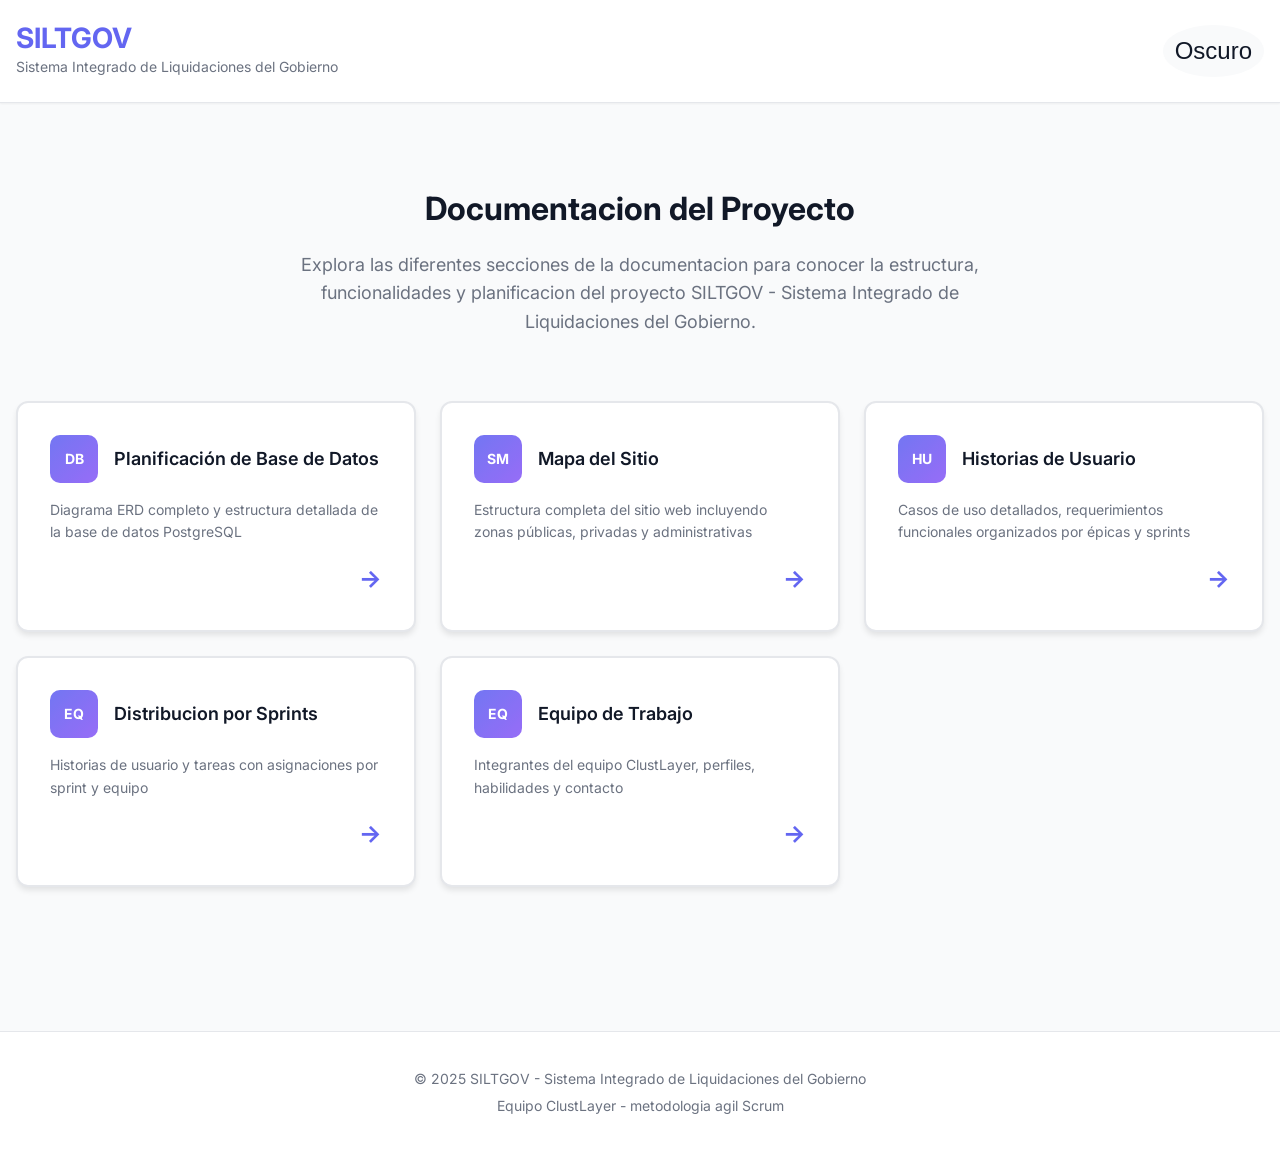
==== index.html @ 2761a00c "feat: complete SILTGOV data, views, and team pages - Fill data.js with 37 SILTGOV user stories (S1-S" ====
<!DOCTYPE html>
<html lang="es">
  <head>
    <meta charset="UTF-8" />
    <meta name="viewport" content="width=device-width, initial-scale=1.0" />
    <meta
      name="description"
      content="SILTGOV - Sistema Integrado de Liquidaciones del Gobierno. Documentacion del proyecto."
    />
    <title>SILTGOV - Sistema Integrado de Liquidaciones</title>
    <link rel="stylesheet" href="styles/user_stories.css" />
    <link rel="stylesheet" href="styles/index.css" />
    <link rel="preconnect" href="https://fonts.googleapis.com" />
    <link rel="preconnect" href="https://fonts.gstatic.com" crossorigin />
    <link
      href="https://fonts.googleapis.com/css2?family=Inter:wght@300;400;500;600;700&display=swap"
      rel="stylesheet"
    />
  </head>
  <body>
    <header class="header">
      <div class="container">
        <div class="header-content">
          <div class="logo-section">
            <div class="logo-text">
              <h1 class="logo-title">SILTGOV</h1>
              <p class="logo-subtitle">Sistema Integrado de Liquidaciones del Gobierno</p>
            </div>
          </div>
          <button
            id="theme-toggle"
            class="theme-toggle"
            aria-label="Cambiar tema"
          >
            <span class="theme-icon">Oscuro</span>
          </button>
        </div>
      </div>
    </header>

    <main class="main">
      <div class="container">
        <section class="welcome-section">
          <h2 class="welcome-title">Documentacion del Proyecto</h2>
          <p class="welcome-description">
            Explora las diferentes secciones de la documentacion para conocer la
            estructura, funcionalidades y planificacion del proyecto SILTGOV -
            Sistema Integrado de Liquidaciones del Gobierno.
          </p>
        </section>

        <section class="navigation-grid">
          <a href="views/databse_plan.html" class="nav-card">
            <div class="nav-card-header">
              <div class="nav-card-icon nav-icon-database"></div>
              <h3 class="nav-card-title">Planificación de Base de Datos</h3>
            </div>
            <p class="nav-card-description">
              Diagrama ERD completo y estructura detallada de la base de datos
              PostgreSQL
            </p>
            <span class="nav-card-arrow">→</span>
          </a>

          <a href="views/site_map.html" class="nav-card">
            <div class="nav-card-header">
              <div class="nav-card-icon nav-icon-sitemap"></div>
              <h3 class="nav-card-title">Mapa del Sitio</h3>
            </div>
            <p class="nav-card-description">
              Estructura completa del sitio web incluyendo zonas públicas,
              privadas y administrativas
            </p>
            <span class="nav-card-arrow">→</span>
          </a>

          <a href="views/user_stories.html" class="nav-card">
            <div class="nav-card-header">
              <div class="nav-card-icon nav-icon-stories"></div>
              <h3 class="nav-card-title">Historias de Usuario</h3>
            </div>
            <p class="nav-card-description">
              Casos de uso detallados, requerimientos funcionales organizados
              por épicas y sprints
            </p>
            <span class="nav-card-arrow">→</span>
          </a>

          <a href="views/team_distribution.html" class="nav-card">
            <div class="nav-card-header">
              <div class="nav-card-icon nav-icon-team"></div>
              <h3 class="nav-card-title">Distribucion por Sprints</h3>
            </div>
            <p class="nav-card-description">
              Historias de usuario y tareas con asignaciones por sprint y equipo
            </p>
            <span class="nav-card-arrow">&#8594;</span>
          </a>

          <a href="views/team_members.html" class="nav-card">
            <div class="nav-card-header">
              <div class="nav-card-icon nav-icon-team"></div>
              <h3 class="nav-card-title">Equipo de Trabajo</h3>
            </div>
            <p class="nav-card-description">
              Integrantes del equipo ClustLayer, perfiles, habilidades y contacto
            </p>
            <span class="nav-card-arrow">&#8594;</span>
          </a>
        </section>
      </div>
    </main>

    <footer class="footer">
      <div class="container">
        <p>&copy; 2025 SILTGOV - Sistema Integrado de Liquidaciones del Gobierno</p>
        <p>Equipo ClustLayer - metodologia agil Scrum</p>
      </div>
    </footer>

    <script src="scripts/index.js"></script>
  </body>
</html>
---- styles/user_stories.css ----
/* ==================== Variables CSS ==================== */
:root {
  --primary-color: #6366f1;
  --primary-hover: #4f46e5;
  --secondary-color: #8b5cf6;
  --accent-color: #f59e0b;
  --success-color: #10b981;
  --warning-color: #f59e0b;
  --danger-color: #ef4444;

  --bg-primary: #ffffff;
  --bg-secondary: #f9fafb;
  --bg-tertiary: #f3f4f6;
  --background-primary: #ffffff;
  --background-secondary: #f9fafb;
  --text-primary: #111827;
  --text-secondary: #6b7280;
  --text-tertiary: #9ca3af;
  --border-color: #e5e7eb;
  --shadow-sm: 0 1px 2px 0 rgba(0, 0, 0, 0.05);
  --shadow-md: 0 4px 6px -1px rgba(0, 0, 0, 0.1);
  --shadow-lg: 0 10px 15px -3px rgba(0, 0, 0, 0.1);
  --shadow-xl: 0 20px 25px -5px rgba(0, 0, 0, 0.1);

  --font-family: "Inter", -apple-system, BlinkMacSystemFont, "Segoe UI",
    sans-serif;
  --transition: all 0.3s cubic-bezier(0.4, 0, 0.2, 1);
}

/* Dark mode */
[data-theme="dark"] {
  --bg-primary: #111827;
  --bg-secondary: #1f2937;
  --bg-tertiary: #374151;
  --background-primary: #111827;
  --background-secondary: #1f2937;
  --text-primary: #f9fafb;
  --text-secondary: #d1d5db;
  --text-tertiary: #9ca3af;
  --border-color: #374151;
  --shadow-sm: 0 1px 2px 0 rgba(0, 0, 0, 0.3);
  --shadow-md: 0 4px 6px -1px rgba(0, 0, 0, 0.4);
  --shadow-lg: 0 10px 15px -3px rgba(0, 0, 0, 0.5);
  --shadow-xl: 0 20px 25px -5px rgba(0, 0, 0, 0.6);
}

/* ==================== Reset & Base ==================== */
*,
*::before,
*::after {
  box-sizing: border-box;
  margin: 0;
  padding: 0;
}

html {
  scroll-behavior: smooth;
}

body {
  font-family: var(--font-family);
  background-color: var(--bg-secondary);
  color: var(--text-primary);
  line-height: 1.6;
  transition: var(--transition);
  min-height: 100vh;
  display: flex;
  flex-direction: column;
}

.sr-only {
  position: absolute;
  width: 1px;
  height: 1px;
  padding: 0;
  margin: -1px;
  overflow: hidden;
  clip: rect(0, 0, 0, 0);
  white-space: nowrap;
  border-width: 0;
}

.container {
  width: 100%;
  max-width: 1280px;
  margin: 0 auto;
  padding: 0 1rem;
}

/* ==================== Header ==================== */
.header {
  background-color: var(--bg-primary);
  border-bottom: 1px solid var(--border-color);
  box-shadow: var(--shadow-sm);
  position: sticky;
  top: 0;
  z-index: 1000;
}

.header-content {
  display: flex;
  align-items: center;
  justify-content: space-between;
  gap: 1rem;
  padding: 1rem 0;
}

.logo {
  display: flex;
  align-items: center;
  gap: 0.5rem;
  font-size: 1.5rem;
  font-weight: 700;
  color: var(--primary-color);
}

.logo-icon {
  font-size: 2rem;
}

.project-selector {
  flex: 1;
  max-width: 300px;
}

.project-info {
  flex: 1;
  max-width: 300px;
  display: flex;
  align-items: center;
  justify-content: center;
}

.project-name {
  padding: 0.5rem 1rem;
  font-size: 1rem;
  font-weight: 600;
  color: var(--text-primary);
  background-color: var(--bg-secondary);
  border-radius: 8px;
  border: 2px solid var(--border-color);
}

.project-select {
  width: 100%;
  padding: 0.5rem 1rem;
  font-size: 1rem;
  border: 2px solid var(--border-color);
  border-radius: 8px;
  background-color: var(--bg-secondary);
  color: var(--text-primary);
  cursor: pointer;
  transition: var(--transition);
}

.project-select:hover {
  border-color: var(--primary-color);
}

.project-select:focus {
  outline: none;
  border-color: var(--primary-color);
  box-shadow: 0 0 0 3px rgba(99, 102, 241, 0.1);
}

.theme-toggle {
  padding: 0.75rem;
  border: none;
  border-radius: 50%;
  background-color: var(--bg-secondary);
  color: var(--text-primary);
  font-size: 1.5rem;
  cursor: pointer;
  transition: var(--transition);
}

.theme-toggle:hover {
  background-color: var(--bg-tertiary);
  transform: scale(1.1);
}

.back-button {
  padding: 0.75rem 1rem;
  border: none;
  border-radius: 8px;
  background-color: var(--bg-secondary);
  color: var(--text-primary);
  font-size: 0.875rem;
  font-weight: 600;
  cursor: pointer;
  transition: var(--transition);
  text-decoration: none;
  display: inline-flex;
  align-items: center;
  gap: 0.5rem;
}

.back-button:hover {
  background-color: var(--bg-tertiary);
  transform: translateX(-2px);
}

/* ==================== Main Content ==================== */
.main {
  flex: 1;
  padding: 2rem 0;
}

.controls {
  background-color: var(--bg-primary);
  border-radius: 12px;
  padding: 1.5rem;
  margin-bottom: 2rem;
  box-shadow: var(--shadow-md);
  display: flex;
  flex-direction: column;
  gap: 1rem;
}

.search-box {
  flex: 1;
}

.search-input {
  width: 100%;
  padding: 0.75rem 1rem;
  font-size: 1rem;
  border: 2px solid var(--border-color);
  border-radius: 8px;
  background-color: var(--bg-secondary);
  color: var(--text-primary);
  transition: var(--transition);
}

.search-input:focus {
  outline: none;
  border-color: var(--primary-color);
  box-shadow: 0 0 0 3px rgba(99, 102, 241, 0.1);
}

.filter-group {
  display: flex;
  align-items: center;
  gap: 0.5rem;
}

.filter-label {
  font-weight: 600;
  color: var(--text-secondary);
}

.epic-filter {
  padding: 0.5rem 1rem;
  font-size: 1rem;
  border: 2px solid var(--border-color);
  border-radius: 8px;
  background-color: var(--bg-secondary);
  color: var(--text-primary);
  cursor: pointer;
  transition: var(--transition);
}

.epic-filter:hover {
  border-color: var(--primary-color);
}

.stats {
  display: flex;
  gap: 1.5rem;
  padding: 0.5rem 0;
  font-size: 0.875rem;
  color: var(--text-secondary);
}

.stat-item strong {
  color: var(--primary-color);
  font-size: 1.25rem;
}

/* ==================== Stories Grid ==================== */
.stories-grid {
  display: grid;
  grid-template-columns: repeat(auto-fill, minmax(350px, 1fr));
  gap: 1.5rem;
}

.story-card {
  background-color: var(--bg-primary);
  border: 1px solid var(--border-color);
  border-radius: 12px;
  padding: 1.5rem;
  transition: var(--transition);
  cursor: pointer;
  box-shadow: var(--shadow-sm);
}

.story-card:hover {
  box-shadow: var(--shadow-lg);
  transform: translateY(-4px);
  border-color: var(--primary-color);
}

.story-header {
  display: flex;
  align-items: center;
  justify-content: space-between;
  margin-bottom: 1rem;
}

.story-code {
  display: inline-block;
  padding: 0.25rem 0.75rem;
  background-color: var(--primary-color);
  color: white;
  font-size: 0.75rem;
  font-weight: 700;
  border-radius: 999px;
}

.story-epic {
  display: inline-block;
  padding: 0.25rem 0.75rem;
  background-color: var(--bg-tertiary);
  color: var(--text-secondary);
  font-size: 0.75rem;
  font-weight: 600;
  border-radius: 999px;
}

.story-title {
  font-size: 1.25rem;
  font-weight: 700;
  color: var(--text-primary);
  margin-bottom: 0.75rem;
  line-height: 1.4;
}

.story-description {
  color: var(--text-secondary);
  font-size: 0.875rem;
  line-height: 1.6;
  margin-bottom: 1rem;
  display: -webkit-box;
  -webkit-line-clamp: 3;
  -webkit-box-orient: vertical;
  overflow: hidden;
}

.story-footer {
  display: flex;
  align-items: center;
  gap: 1rem;
  padding-top: 1rem;
  border-top: 1px solid var(--border-color);
}

.badge {
  display: flex;
  align-items: center;
  gap: 0.25rem;
  font-size: 0.75rem;
  color: var(--text-tertiary);
}

.badge-icon {
  font-size: 1rem;
}

/* ==================== Loading & Empty States ==================== */
.loading {
  display: flex;
  flex-direction: column;
  align-items: center;
  justify-content: center;
  padding: 4rem 2rem;
  color: var(--text-secondary);
}

.spinner {
  width: 48px;
  height: 48px;
  border: 4px solid var(--border-color);
  border-top-color: var(--primary-color);
  border-radius: 50%;
  animation: spin 1s linear infinite;
  margin-bottom: 1rem;
}

@keyframes spin {
  to {
    transform: rotate(360deg);
  }
}

.empty-state,
.error-state {
  text-align: center;
  padding: 4rem 2rem;
  color: var(--text-secondary);
}

.empty-icon,
.error-icon {
  font-size: 4rem;
  margin-bottom: 1rem;
  display: block;
}

.empty-state h2,
.error-state h2 {
  font-size: 1.5rem;
  color: var(--text-primary);
  margin-bottom: 0.5rem;
}

.retry-button {
  margin-top: 1rem;
  padding: 0.75rem 1.5rem;
  background-color: var(--primary-color);
  color: white;
  border: none;
  border-radius: 8px;
  font-weight: 600;
  cursor: pointer;
  transition: var(--transition);
}

.retry-button:hover {
  background-color: var(--primary-hover);
}

/* ==================== Modal ==================== */
.modal {
  position: fixed;
  top: 0;
  left: 0;
  right: 0;
  bottom: 0;
  z-index: 9999;
  display: none;
  align-items: center;
  justify-content: center;
  padding: 1rem;
}

.modal:not([hidden]) {
  display: flex;
}

.modal-overlay {
  position: absolute;
  top: 0;
  left: 0;
  right: 0;
  bottom: 0;
  background-color: rgba(0, 0, 0, 0.7);
  backdrop-filter: blur(4px);
}

.modal-content {
  position: relative;
  background-color: var(--bg-primary);
  border-radius: 12px;
  box-shadow: var(--shadow-xl);
  max-width: 800px;
  max-height: 90vh;
  overflow-y: auto;
  z-index: 10000;
  animation: modalSlideIn 0.3s ease-out;
}

@keyframes modalSlideIn {
  from {
    opacity: 0;
    transform: translateY(-20px);
  }
  to {
    opacity: 1;
    transform: translateY(0);
  }
}

.modal-header {
  display: flex;
  align-items: center;
  justify-content: space-between;
  padding: 1.5rem;
  border-bottom: 1px solid var(--border-color);
}

.modal-title {
  font-size: 1.5rem;
  font-weight: 700;
  color: var(--text-primary);
}

.modal-close {
  width: 40px;
  height: 40px;
  border: none;
  border-radius: 50%;
  background-color: var(--bg-secondary);
  color: var(--text-primary);
  font-size: 2rem;
  line-height: 1;
  cursor: pointer;
  transition: var(--transition);
}

.modal-close:hover {
  background-color: var(--bg-tertiary);
}

.modal-body {
  padding: 1.5rem;
}

.modal-section {
  margin-bottom: 2rem;
}

.modal-section:last-child {
  margin-bottom: 0;
}

.modal-section-title {
  font-size: 1.125rem;
  font-weight: 600;
  color: var(--text-primary);
  margin-bottom: 0.75rem;
  display: flex;
  align-items: center;
  gap: 0.5rem;
}

.modal-section-title::before {
  content: "";
  width: 4px;
  height: 1.125rem;
  background-color: var(--primary-color);
  border-radius: 999px;
}

.modal-list {
  list-style: none;
  padding: 0;
}

.modal-list li {
  padding: 0.75rem 0;
  padding-left: 1.5rem;
  border-bottom: 1px solid var(--border-color);
  position: relative;
  color: var(--text-secondary);
}

.modal-list li:last-child {
  border-bottom: none;
}

.modal-list li::before {
  content: "✓";
  position: absolute;
  left: 0;
  color: var(--success-color);
  font-weight: bold;
}

/* ==================== Footer ==================== */
.footer {
  background-color: var(--bg-primary);
  border-top: 1px solid var(--border-color);
  padding: 2rem 0;
  margin-top: 4rem;
  text-align: center;
  color: var(--text-secondary);
  font-size: 0.875rem;
}

.footer p {
  margin: 0.25rem 0;
}

/* ==================== Responsive ==================== */
@media (max-width: 768px) {
  .header-content {
    flex-wrap: wrap;
  }

  .logo {
    flex: 1 0 100%;
    justify-content: center;
    margin-bottom: 0.5rem;
  }

  .project-selector {
    max-width: none;
  }

  .controls {
    padding: 1rem;
  }

  .stories-grid {
    grid-template-columns: 1fr;
    gap: 1rem;
  }

  .stats {
    flex-direction: column;
    gap: 0.5rem;
  }

  .modal-content {
    max-width: 100%;
    margin: 0;
    border-radius: 0;
  }
}

@media (max-width: 480px) {
  .story-card {
    padding: 1rem;
  }

  .modal-body {
    padding: 1rem;
  }
}
---- styles/index.css ----
/* ==================== Estilos específicos para Index ==================== */

/* Header personalizado para index */
.header {
  background-color: var(--bg-primary);
  border-bottom: 1px solid var(--border-color);
  box-shadow: var(--shadow-sm);
  position: sticky;
  top: 0;
  z-index: 1000;
}

.header .header-content {
  display: flex;
  align-items: center;
  justify-content: space-between;
  padding: 1.5rem 0;
}

.logo-section {
  display: flex;
  align-items: center;
  gap: 1rem;
}

.logo-img {
  width: 60px;
  height: 60px;
  object-fit: contain;
}

.logo-text {
  display: flex;
  flex-direction: column;
  gap: 0.25rem;
}

.logo-title {
  font-size: 1.75rem;
  font-weight: 700;
  color: var(--primary-color);
  margin: 0;
  line-height: 1;
}

.logo-subtitle {
  font-size: 0.875rem;
  color: var(--text-secondary);
  margin: 0;
}

/* Welcome Section */
.welcome-section {
  text-align: center;
  padding: 3rem 0 2rem;
}

.welcome-title {
  font-size: 2rem;
  font-weight: 700;
  color: var(--text-primary);
  margin: 0 0 1rem 0;
}

.welcome-description {
  font-size: 1.125rem;
  color: var(--text-secondary);
  line-height: 1.6;
  max-width: 700px;
  margin: 0 auto;
}

/* Navigation Grid */
.navigation-grid {
  display: grid;
  grid-template-columns: repeat(auto-fit, minmax(300px, 1fr));
  gap: 1.5rem;
  margin-top: 2rem;
  padding-bottom: 3rem;
}

.nav-card {
  background-color: var(--bg-primary);
  border: 2px solid var(--border-color);
  border-radius: 12px;
  padding: 2rem;
  text-decoration: none;
  color: inherit;
  transition: var(--transition);
  display: flex;
  flex-direction: column;
  gap: 1rem;
  position: relative;
  overflow: hidden;
  box-shadow: var(--shadow-md);
}

.nav-card::before {
  content: "";
  position: absolute;
  top: 0;
  left: 0;
  right: 0;
  height: 4px;
  background: linear-gradient(
    90deg,
    var(--primary-color),
    var(--secondary-color)
  );
  transform: scaleX(0);
  transform-origin: left;
  transition: transform 0.3s ease;
}

.nav-card:hover::before {
  transform: scaleX(1);
}

.nav-card:hover {
  border-color: var(--primary-color);
  transform: translateY(-4px);
  box-shadow: var(--shadow-xl);
}

.nav-card-header {
  display: flex;
  align-items: center;
  gap: 1rem;
}

.nav-card-icon {
  width: 48px;
  height: 48px;
  border-radius: 10px;
  display: flex;
  align-items: center;
  justify-content: center;
  flex-shrink: 0;
  background: linear-gradient(
    135deg,
    var(--primary-color),
    var(--secondary-color)
  );
  position: relative;
  overflow: hidden;
}

.nav-card-icon::before {
  content: "";
  position: absolute;
  width: 100%;
  height: 100%;
  background: rgba(255, 255, 255, 0.1);
}

/* Iconos específicos usando pseudo-elementos */
.nav-icon-database::after {
  content: "DB";
  color: white;
  font-weight: 700;
  font-size: 0.875rem;
}

.nav-icon-sitemap::after {
  content: "SM";
  color: white;
  font-weight: 700;
  font-size: 0.875rem;
}

.nav-icon-stories::after {
  content: "HU";
  color: white;
  font-weight: 700;
  font-size: 0.875rem;
}

.nav-icon-team::after {
  content: "EQ";
  color: white;
  font-weight: 700;
  font-size: 0.875rem;
}

.nav-card-title {
  font-size: 1.125rem;
  font-weight: 600;
  color: var(--text-primary);
  margin: 0;
  line-height: 1.3;
}

.nav-card-description {
  font-size: 0.875rem;
  color: var(--text-secondary);
  line-height: 1.6;
  margin: 0;
  flex: 1;
}

.nav-card-arrow {
  align-self: flex-end;
  font-size: 1.5rem;
  color: var(--primary-color);
  font-weight: 700;
  transition: var(--transition);
}

.nav-card:hover .nav-card-arrow {
  transform: translateX(4px);
}

/* Responsive */
@media (max-width: 768px) {
  .welcome-section {
    padding: 2rem 0 1.5rem;
  }

  .welcome-title {
    font-size: 1.5rem;
  }

  .welcome-description {
    font-size: 1rem;
  }

  .navigation-grid {
    grid-template-columns: 1fr;
    gap: 1rem;
  }

  .nav-card {
    padding: 1.5rem;
  }

  .logo-section {
    gap: 0.75rem;
  }

  .logo-img {
    width: 48px;
    height: 48px;
  }

  .logo-title {
    font-size: 1.5rem;
  }

  .logo-subtitle {
    font-size: 0.75rem;
  }
}

@media (max-width: 480px) {
  .header .header-content {
    padding: 1rem 0;
  }

  .logo-img {
    width: 40px;
    height: 40px;
  }

  .logo-title {
    font-size: 1.25rem;
  }

  .nav-card-icon {
    width: 40px;
    height: 40px;
  }

  .nav-card-title {
    font-size: 1rem;
  }
}
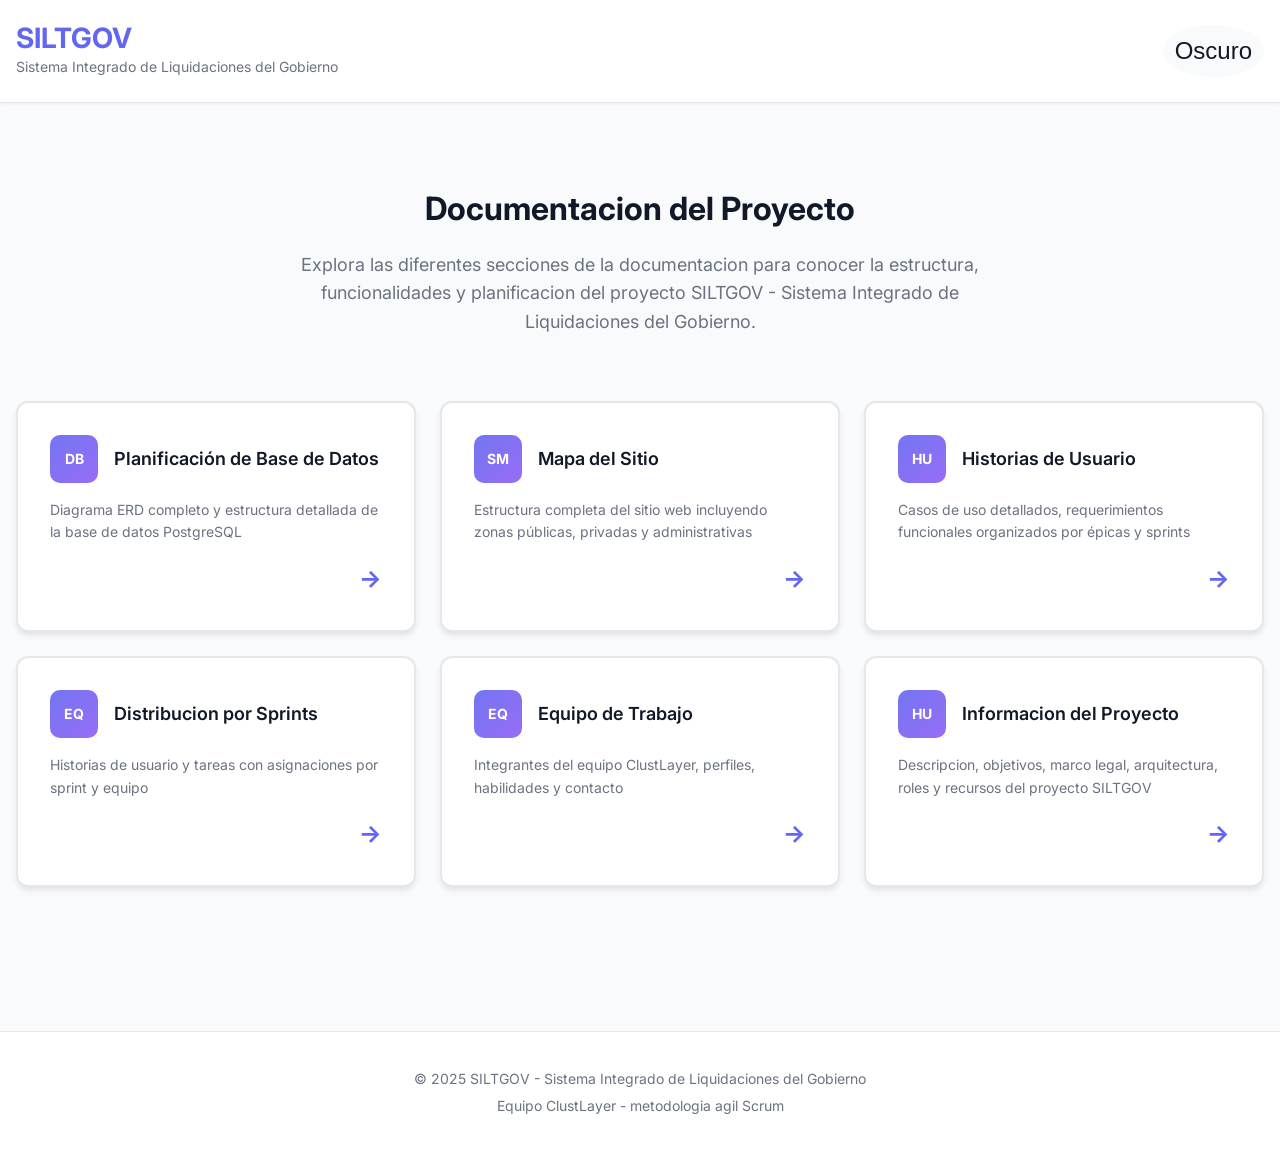
==== commit 98e1a131: "feat: add project info page with objectives carousel, legal framework, architecture diagram, roles, " ====
--- a/index.html
+++ b/index.html
@@ -107,6 +107,17 @@
             </p>
             <span class="nav-card-arrow">&#8594;</span>
           </a>
+
+          <a href="views/project.html" class="nav-card">
+            <div class="nav-card-header">
+              <div class="nav-card-icon nav-icon-stories"></div>
+              <h3 class="nav-card-title">Informacion del Proyecto</h3>
+            </div>
+            <p class="nav-card-description">
+              Descripcion, objetivos, marco legal, arquitectura, roles y recursos del proyecto SILTGOV
+            </p>
+            <span class="nav-card-arrow">&#8594;</span>
+          </a>
         </section>
       </div>
     </main>
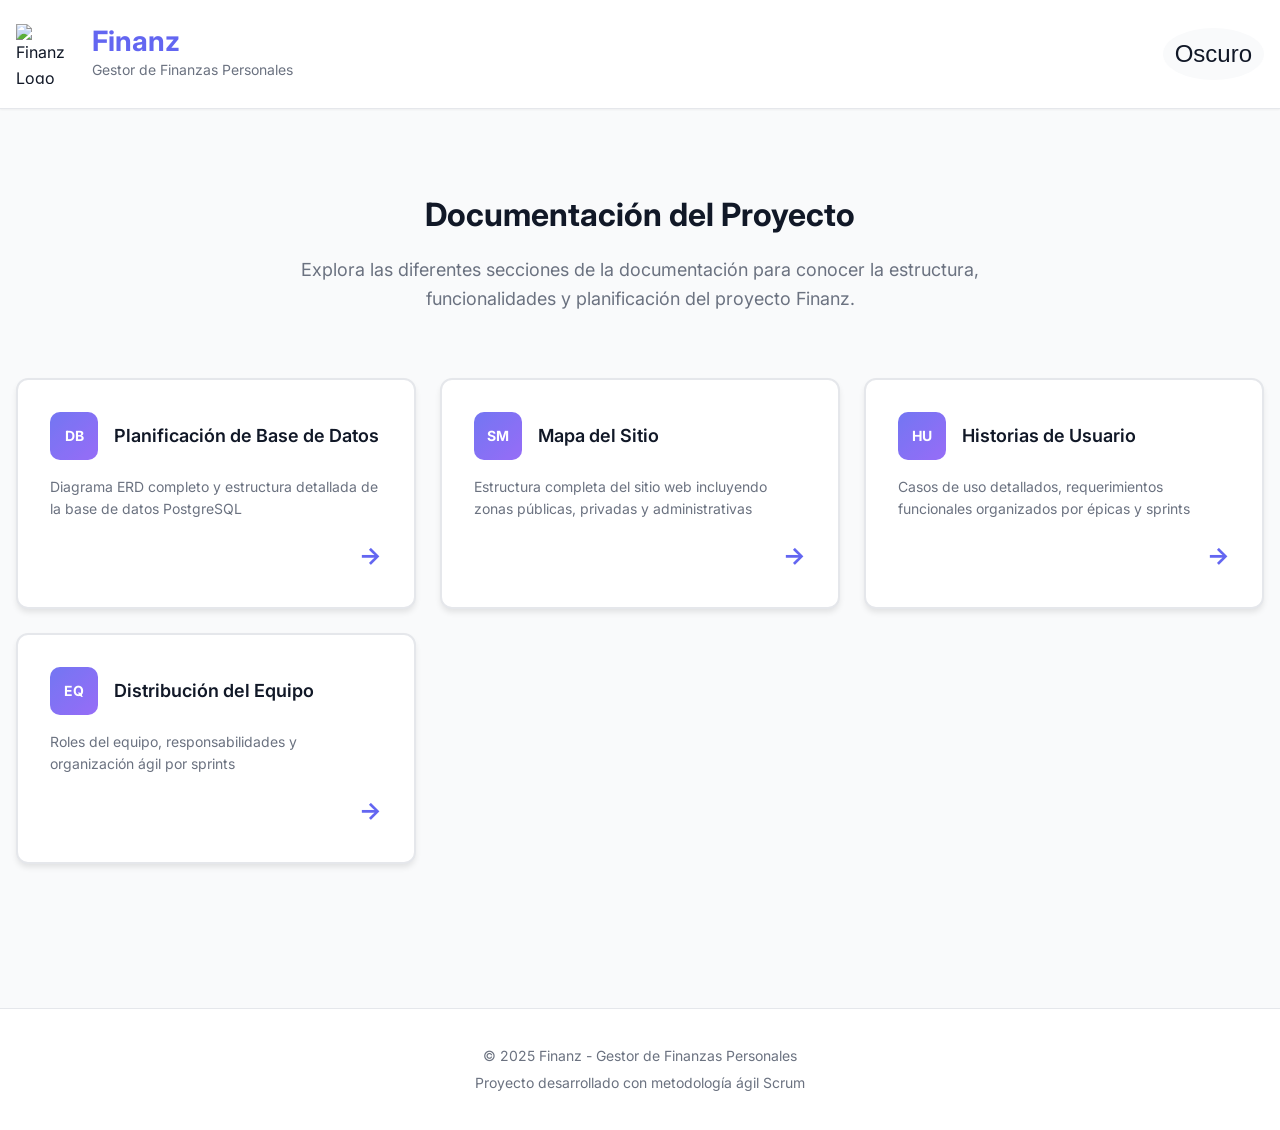
==== commit 71266cd1: "Revert "Feature/first plan"" ====
--- a/index.html
+++ b/index.html
@@ -5,9 +5,9 @@
     <meta name="viewport" content="width=device-width, initial-scale=1.0" />
     <meta
       name="description"
-      content="SILTGOV - Sistema Integrado de Liquidaciones del Gobierno. Documentacion del proyecto."
+      content="Finanz - Gestor de Finanzas Personales. Documentación completa del proyecto."
     />
-    <title>SILTGOV - Sistema Integrado de Liquidaciones</title>
+    <title>Finanz - Gestor de Finanzas Personales</title>
     <link rel="stylesheet" href="styles/user_stories.css" />
     <link rel="stylesheet" href="styles/index.css" />
     <link rel="preconnect" href="https://fonts.googleapis.com" />
@@ -22,9 +22,10 @@
       <div class="container">
         <div class="header-content">
           <div class="logo-section">
+            <img src="finanz-logo.svg" alt="Finanz Logo" class="logo-img" />
             <div class="logo-text">
-              <h1 class="logo-title">SILTGOV</h1>
-              <p class="logo-subtitle">Sistema Integrado de Liquidaciones del Gobierno</p>
+              <h1 class="logo-title">Finanz</h1>
+              <p class="logo-subtitle">Gestor de Finanzas Personales</p>
             </div>
           </div>
           <button
@@ -41,11 +42,10 @@
     <main class="main">
       <div class="container">
         <section class="welcome-section">
-          <h2 class="welcome-title">Documentacion del Proyecto</h2>
+          <h2 class="welcome-title">Documentación del Proyecto</h2>
           <p class="welcome-description">
-            Explora las diferentes secciones de la documentacion para conocer la
-            estructura, funcionalidades y planificacion del proyecto SILTGOV -
-            Sistema Integrado de Liquidaciones del Gobierno.
+            Explora las diferentes secciones de la documentación para conocer la
+            estructura, funcionalidades y planificación del proyecto Finanz.
           </p>
         </section>
 
@@ -89,34 +89,13 @@
           <a href="views/team_distribution.html" class="nav-card">
             <div class="nav-card-header">
               <div class="nav-card-icon nav-icon-team"></div>
-              <h3 class="nav-card-title">Distribucion por Sprints</h3>
+              <h3 class="nav-card-title">Distribución del Equipo</h3>
             </div>
             <p class="nav-card-description">
-              Historias de usuario y tareas con asignaciones por sprint y equipo
+              Roles del equipo, responsabilidades y organización ágil por
+              sprints
             </p>
-            <span class="nav-card-arrow">&#8594;</span>
-          </a>
-
-          <a href="views/team_members.html" class="nav-card">
-            <div class="nav-card-header">
-              <div class="nav-card-icon nav-icon-team"></div>
-              <h3 class="nav-card-title">Equipo de Trabajo</h3>
-            </div>
-            <p class="nav-card-description">
-              Integrantes del equipo ClustLayer, perfiles, habilidades y contacto
-            </p>
-            <span class="nav-card-arrow">&#8594;</span>
-          </a>
-
-          <a href="views/project.html" class="nav-card">
-            <div class="nav-card-header">
-              <div class="nav-card-icon nav-icon-stories"></div>
-              <h3 class="nav-card-title">Informacion del Proyecto</h3>
-            </div>
-            <p class="nav-card-description">
-              Descripcion, objetivos, marco legal, arquitectura, roles y recursos del proyecto SILTGOV
-            </p>
-            <span class="nav-card-arrow">&#8594;</span>
+            <span class="nav-card-arrow">→</span>
           </a>
         </section>
       </div>
@@ -124,8 +103,8 @@
 
     <footer class="footer">
       <div class="container">
-        <p>&copy; 2025 SILTGOV - Sistema Integrado de Liquidaciones del Gobierno</p>
-        <p>Equipo ClustLayer - metodologia agil Scrum</p>
+        <p>&copy; 2025 Finanz - Gestor de Finanzas Personales</p>
+        <p>Proyecto desarrollado con metodología ágil Scrum</p>
       </div>
     </footer>
 
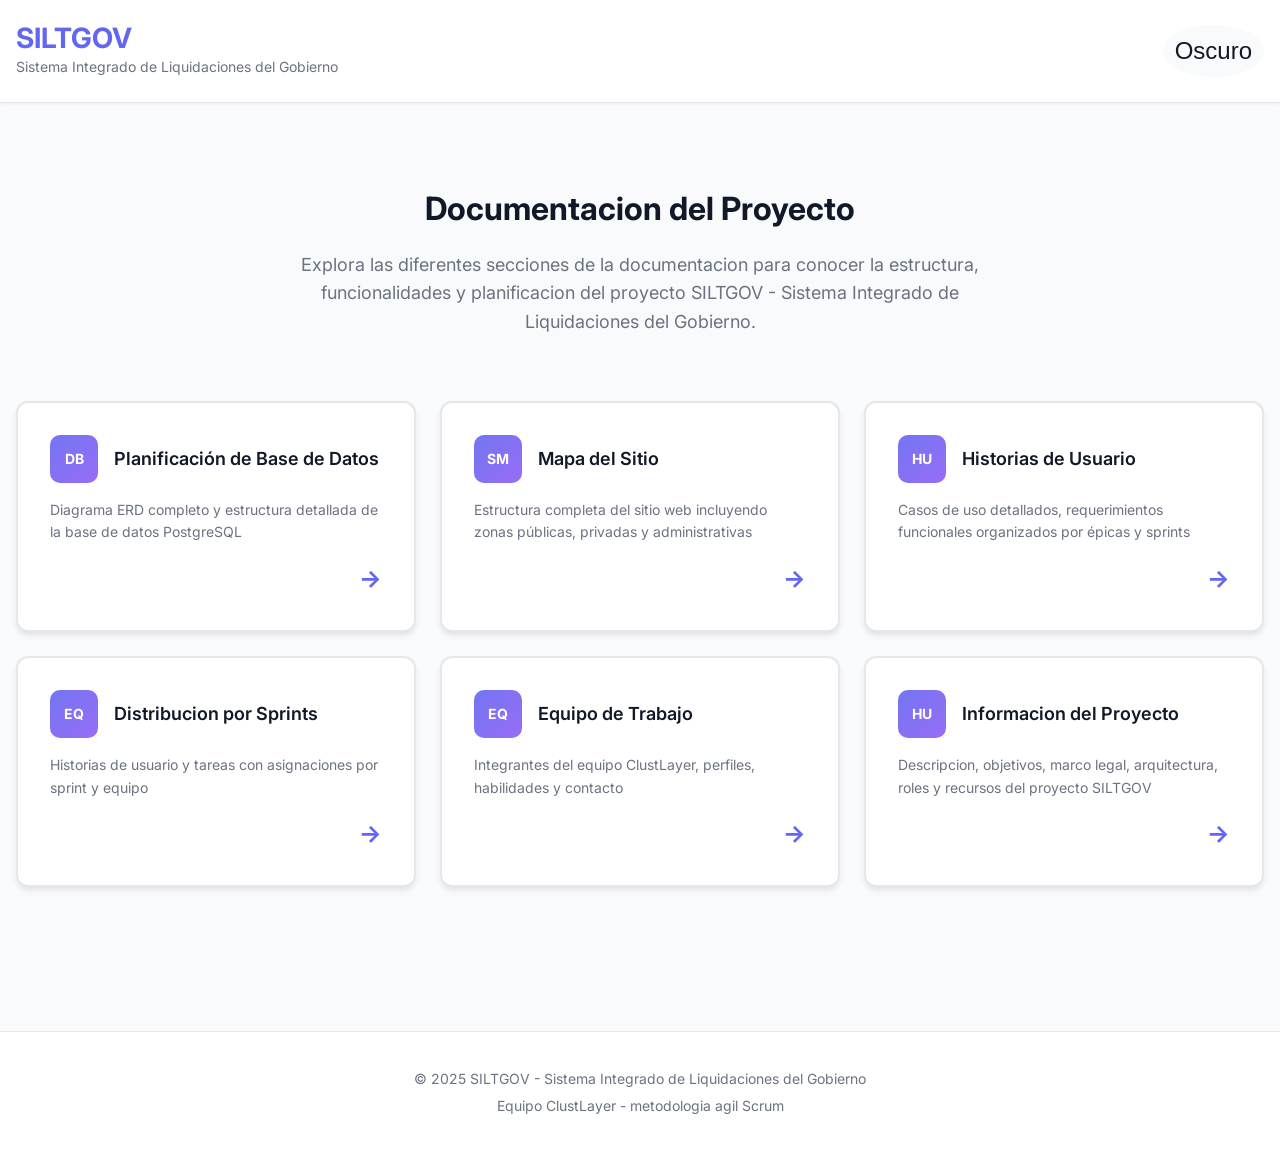
==== commit 3f6cfbc7: "Feature/first-plan: First Scrum plan for SILTGOV * feat: complete SILTGOV data, views, and team page" ====
--- a/index.html
+++ b/index.html
@@ -5,9 +5,9 @@
     <meta name="viewport" content="width=device-width, initial-scale=1.0" />
     <meta
       name="description"
-      content="Finanz - Gestor de Finanzas Personales. Documentación completa del proyecto."
+      content="SILTGOV - Sistema Integrado de Liquidaciones del Gobierno. Documentacion del proyecto."
     />
-    <title>Finanz - Gestor de Finanzas Personales</title>
+    <title>SILTGOV - Sistema Integrado de Liquidaciones</title>
     <link rel="stylesheet" href="styles/user_stories.css" />
     <link rel="stylesheet" href="styles/index.css" />
     <link rel="preconnect" href="https://fonts.googleapis.com" />
@@ -22,10 +22,9 @@
       <div class="container">
         <div class="header-content">
           <div class="logo-section">
-            <img src="finanz-logo.svg" alt="Finanz Logo" class="logo-img" />
             <div class="logo-text">
-              <h1 class="logo-title">Finanz</h1>
-              <p class="logo-subtitle">Gestor de Finanzas Personales</p>
+              <h1 class="logo-title">SILTGOV</h1>
+              <p class="logo-subtitle">Sistema Integrado de Liquidaciones del Gobierno</p>
             </div>
           </div>
           <button
@@ -42,10 +41,11 @@
     <main class="main">
       <div class="container">
         <section class="welcome-section">
-          <h2 class="welcome-title">Documentación del Proyecto</h2>
+          <h2 class="welcome-title">Documentacion del Proyecto</h2>
           <p class="welcome-description">
-            Explora las diferentes secciones de la documentación para conocer la
-            estructura, funcionalidades y planificación del proyecto Finanz.
+            Explora las diferentes secciones de la documentacion para conocer la
+            estructura, funcionalidades y planificacion del proyecto SILTGOV -
+            Sistema Integrado de Liquidaciones del Gobierno.
           </p>
         </section>
 
@@ -89,13 +89,34 @@
           <a href="views/team_distribution.html" class="nav-card">
             <div class="nav-card-header">
               <div class="nav-card-icon nav-icon-team"></div>
-              <h3 class="nav-card-title">Distribución del Equipo</h3>
+              <h3 class="nav-card-title">Distribucion por Sprints</h3>
             </div>
             <p class="nav-card-description">
-              Roles del equipo, responsabilidades y organización ágil por
-              sprints
+              Historias de usuario y tareas con asignaciones por sprint y equipo
             </p>
-            <span class="nav-card-arrow">→</span>
+            <span class="nav-card-arrow">&#8594;</span>
+          </a>
+
+          <a href="views/team_members.html" class="nav-card">
+            <div class="nav-card-header">
+              <div class="nav-card-icon nav-icon-team"></div>
+              <h3 class="nav-card-title">Equipo de Trabajo</h3>
+            </div>
+            <p class="nav-card-description">
+              Integrantes del equipo ClustLayer, perfiles, habilidades y contacto
+            </p>
+            <span class="nav-card-arrow">&#8594;</span>
+          </a>
+
+          <a href="views/project.html" class="nav-card">
+            <div class="nav-card-header">
+              <div class="nav-card-icon nav-icon-stories"></div>
+              <h3 class="nav-card-title">Informacion del Proyecto</h3>
+            </div>
+            <p class="nav-card-description">
+              Descripcion, objetivos, marco legal, arquitectura, roles y recursos del proyecto SILTGOV
+            </p>
+            <span class="nav-card-arrow">&#8594;</span>
           </a>
         </section>
       </div>
@@ -103,8 +124,8 @@
 
     <footer class="footer">
       <div class="container">
-        <p>&copy; 2025 Finanz - Gestor de Finanzas Personales</p>
-        <p>Proyecto desarrollado con metodología ágil Scrum</p>
+        <p>&copy; 2025 SILTGOV - Sistema Integrado de Liquidaciones del Gobierno</p>
+        <p>Equipo ClustLayer - metodologia agil Scrum</p>
       </div>
     </footer>
 
--- a/styles/user_stories.css
+++ b/styles/user_stories.css
@@ -627,3 +627,32 @@
     padding: 1rem;
   }
 }
+
+/* ==================== Jira Export Button ==================== */
+.jira-export-btn {
+  display: inline-flex;
+  align-items: center;
+  gap: 0.4rem;
+  background: var(--bg-secondary);
+  border: 1.5px solid var(--primary-color);
+  color: var(--primary-color);
+  padding: 0.45rem 1rem;
+  border-radius: 6px;
+  font-size: 0.82rem;
+  font-weight: 600;
+  cursor: pointer;
+  transition: background 0.18s, color 0.18s, border-color 0.18s, transform 0.12s;
+  white-space: nowrap;
+  flex-shrink: 0;
+}
+
+.jira-export-btn:hover {
+  background: var(--primary-color);
+  color: #fff;
+  transform: translateY(-1px);
+  box-shadow: 0 3px 10px rgba(99,102,241,0.25);
+}
+
+.jira-export-btn:active {
+  transform: translateY(0);
+}
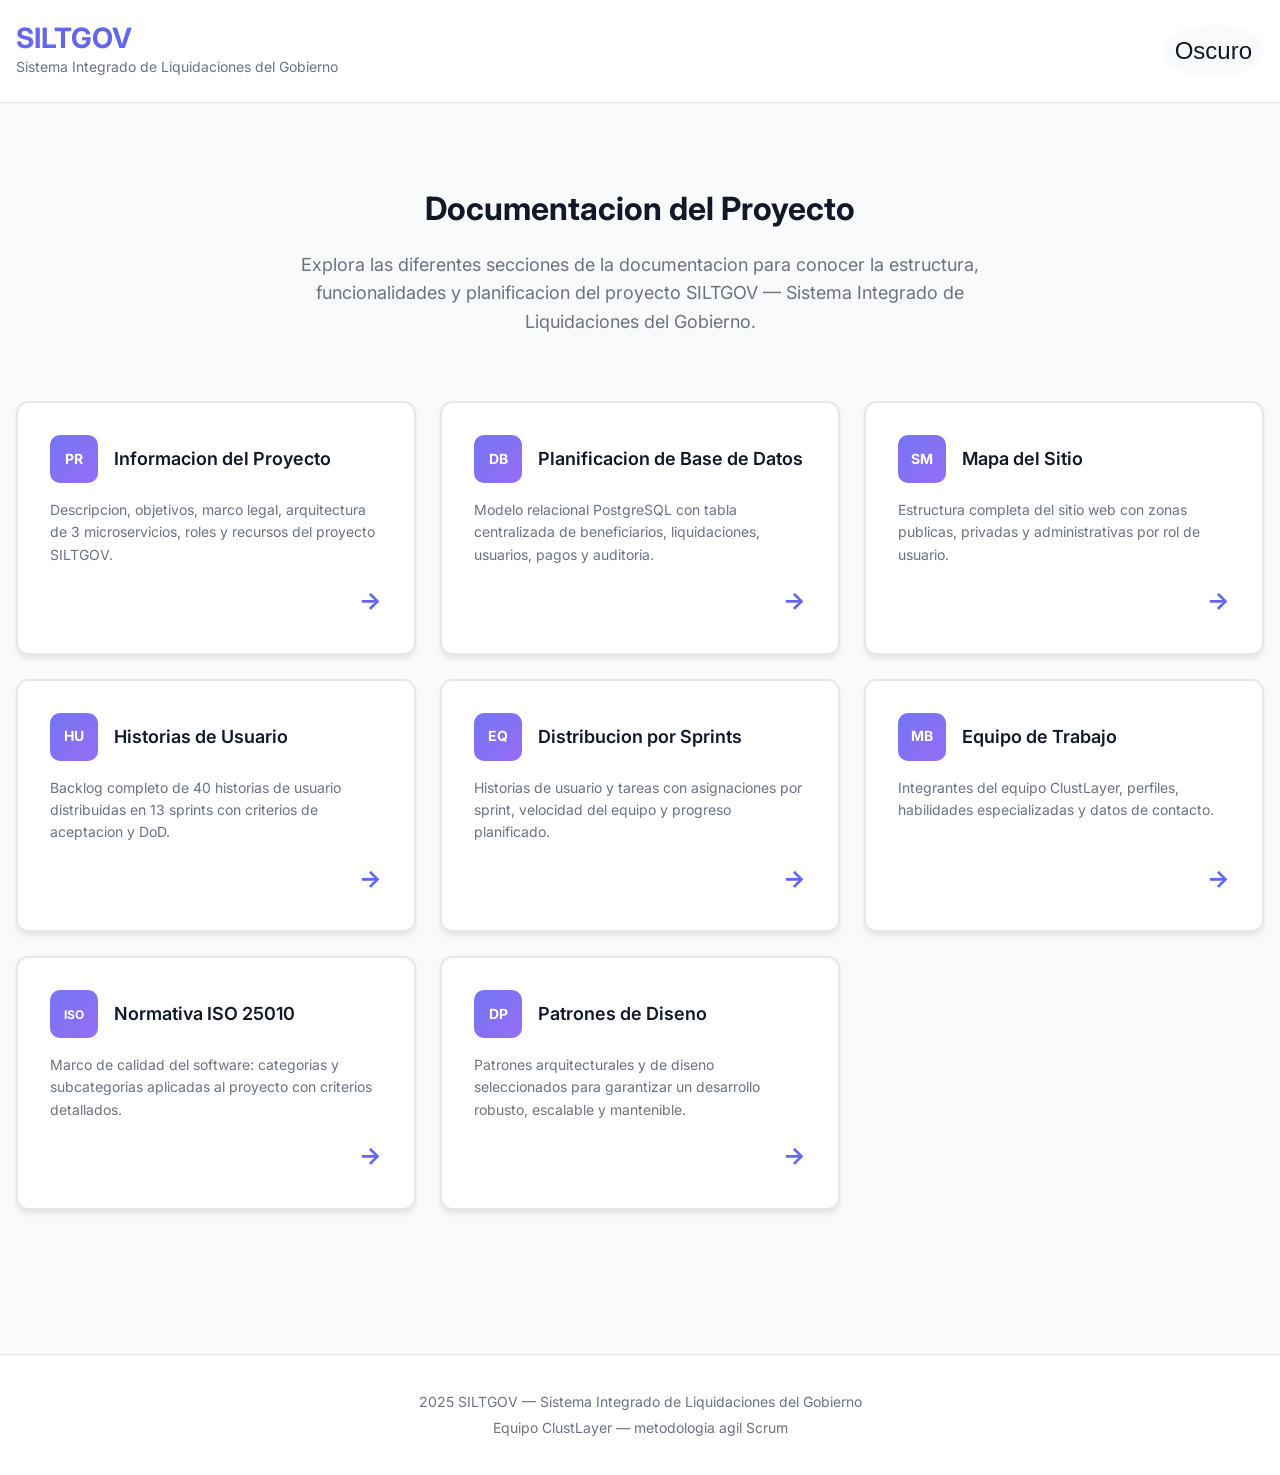
==== commit 11c6b441: "feat(index): migracion datos a index_data.js, render dinamico, 8 nav cards nuevas paginas" ====
--- a/index.html
+++ b/index.html
@@ -1,4 +1,4 @@
-<!DOCTYPE html>
+<!doctype html>
 <html lang="es">
   <head>
     <meta charset="UTF-8" />
@@ -23,15 +23,11 @@
         <div class="header-content">
           <div class="logo-section">
             <div class="logo-text">
-              <h1 class="logo-title">SILTGOV</h1>
-              <p class="logo-subtitle">Sistema Integrado de Liquidaciones del Gobierno</p>
+              <h1 class="logo-title" id="page-title"></h1>
+              <p class="logo-subtitle" id="page-subtitle"></p>
             </div>
           </div>
-          <button
-            id="theme-toggle"
-            class="theme-toggle"
-            aria-label="Cambiar tema"
-          >
+          <button id="theme-toggle" class="theme-toggle" aria-label="Cambiar tema">
             <span class="theme-icon">Oscuro</span>
           </button>
         </div>
@@ -41,94 +37,23 @@
     <main class="main">
       <div class="container">
         <section class="welcome-section">
-          <h2 class="welcome-title">Documentacion del Proyecto</h2>
-          <p class="welcome-description">
-            Explora las diferentes secciones de la documentacion para conocer la
-            estructura, funcionalidades y planificacion del proyecto SILTGOV -
-            Sistema Integrado de Liquidaciones del Gobierno.
-          </p>
+          <h2 class="welcome-title" id="welcome-title"></h2>
+          <p class="welcome-description" id="welcome-description"></p>
         </section>
-
-        <section class="navigation-grid">
-          <a href="views/databse_plan.html" class="nav-card">
-            <div class="nav-card-header">
-              <div class="nav-card-icon nav-icon-database"></div>
-              <h3 class="nav-card-title">Planificación de Base de Datos</h3>
-            </div>
-            <p class="nav-card-description">
-              Diagrama ERD completo y estructura detallada de la base de datos
-              PostgreSQL
-            </p>
-            <span class="nav-card-arrow">→</span>
-          </a>
-
-          <a href="views/site_map.html" class="nav-card">
-            <div class="nav-card-header">
-              <div class="nav-card-icon nav-icon-sitemap"></div>
-              <h3 class="nav-card-title">Mapa del Sitio</h3>
-            </div>
-            <p class="nav-card-description">
-              Estructura completa del sitio web incluyendo zonas públicas,
-              privadas y administrativas
-            </p>
-            <span class="nav-card-arrow">→</span>
-          </a>
-
-          <a href="views/user_stories.html" class="nav-card">
-            <div class="nav-card-header">
-              <div class="nav-card-icon nav-icon-stories"></div>
-              <h3 class="nav-card-title">Historias de Usuario</h3>
-            </div>
-            <p class="nav-card-description">
-              Casos de uso detallados, requerimientos funcionales organizados
-              por épicas y sprints
-            </p>
-            <span class="nav-card-arrow">→</span>
-          </a>
-
-          <a href="views/team_distribution.html" class="nav-card">
-            <div class="nav-card-header">
-              <div class="nav-card-icon nav-icon-team"></div>
-              <h3 class="nav-card-title">Distribucion por Sprints</h3>
-            </div>
-            <p class="nav-card-description">
-              Historias de usuario y tareas con asignaciones por sprint y equipo
-            </p>
-            <span class="nav-card-arrow">&#8594;</span>
-          </a>
-
-          <a href="views/team_members.html" class="nav-card">
-            <div class="nav-card-header">
-              <div class="nav-card-icon nav-icon-team"></div>
-              <h3 class="nav-card-title">Equipo de Trabajo</h3>
-            </div>
-            <p class="nav-card-description">
-              Integrantes del equipo ClustLayer, perfiles, habilidades y contacto
-            </p>
-            <span class="nav-card-arrow">&#8594;</span>
-          </a>
-
-          <a href="views/project.html" class="nav-card">
-            <div class="nav-card-header">
-              <div class="nav-card-icon nav-icon-stories"></div>
-              <h3 class="nav-card-title">Informacion del Proyecto</h3>
-            </div>
-            <p class="nav-card-description">
-              Descripcion, objetivos, marco legal, arquitectura, roles y recursos del proyecto SILTGOV
-            </p>
-            <span class="nav-card-arrow">&#8594;</span>
-          </a>
+        <section class="navigation-grid" id="navigation-grid">
+          <!-- Cards rendered dynamically from INDEX_DATA via index.js -->
         </section>
       </div>
     </main>
 
     <footer class="footer">
       <div class="container">
-        <p>&copy; 2025 SILTGOV - Sistema Integrado de Liquidaciones del Gobierno</p>
-        <p>Equipo ClustLayer - metodologia agil Scrum</p>
+        <p id="footer-line1"></p>
+        <p id="footer-line2"></p>
       </div>
     </footer>
 
+    <script src="data/index_data.js"></script>
     <script src="scripts/index.js"></script>
   </body>
 </html>
--- a/styles/index.css
+++ b/styles/index.css
@@ -182,6 +182,34 @@
   font-size: 0.875rem;
 }
 
+.nav-icon-project::after {
+  content: "PR";
+  color: white;
+  font-weight: 700;
+  font-size: 0.875rem;
+}
+
+.nav-icon-members::after {
+  content: "MB";
+  color: white;
+  font-weight: 700;
+  font-size: 0.875rem;
+}
+
+.nav-icon-iso::after {
+  content: "ISO";
+  color: white;
+  font-weight: 700;
+  font-size: 0.75rem;
+}
+
+.nav-icon-patterns::after {
+  content: "DP";
+  color: white;
+  font-weight: 700;
+  font-size: 0.875rem;
+}
+
 .nav-card-title {
   font-size: 1.125rem;
   font-weight: 600;
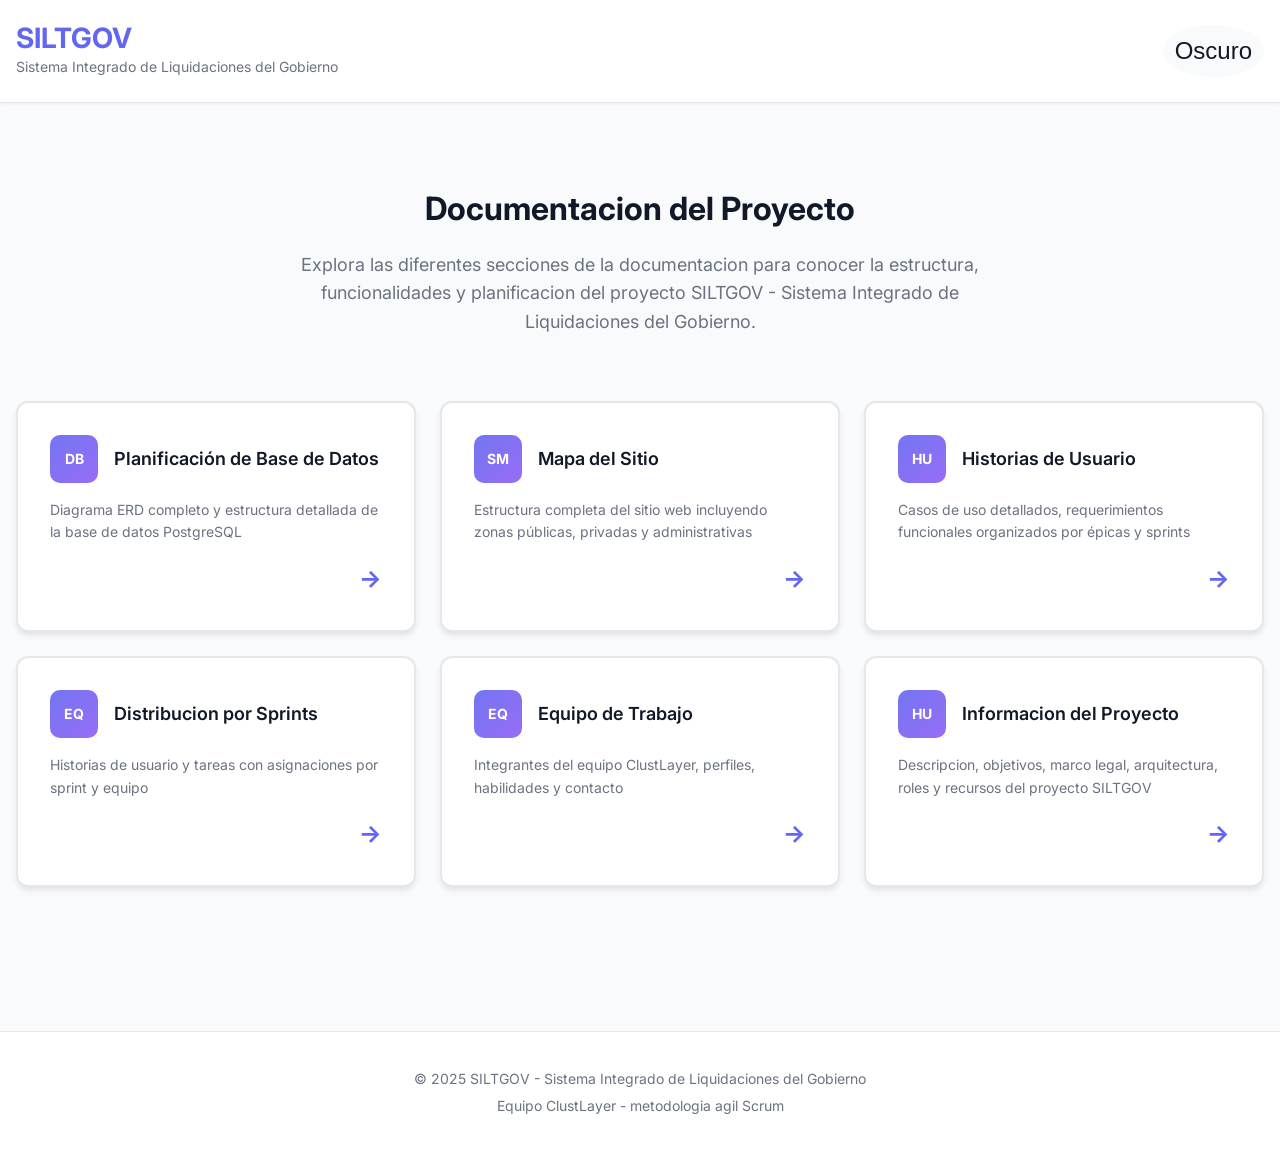
==== commit 4042a740: "Feature/first plan (#5) * feat: complete SILTGOV data, views, and team pages  - Fill data.js with 37" ====
--- a/index.html
+++ b/index.html
@@ -1,4 +1,4 @@
-<!doctype html>
+<!DOCTYPE html>
 <html lang="es">
   <head>
     <meta charset="UTF-8" />
@@ -23,11 +23,15 @@
         <div class="header-content">
           <div class="logo-section">
             <div class="logo-text">
-              <h1 class="logo-title" id="page-title"></h1>
-              <p class="logo-subtitle" id="page-subtitle"></p>
+              <h1 class="logo-title">SILTGOV</h1>
+              <p class="logo-subtitle">Sistema Integrado de Liquidaciones del Gobierno</p>
             </div>
           </div>
-          <button id="theme-toggle" class="theme-toggle" aria-label="Cambiar tema">
+          <button
+            id="theme-toggle"
+            class="theme-toggle"
+            aria-label="Cambiar tema"
+          >
             <span class="theme-icon">Oscuro</span>
           </button>
         </div>
@@ -37,23 +41,94 @@
     <main class="main">
       <div class="container">
         <section class="welcome-section">
-          <h2 class="welcome-title" id="welcome-title"></h2>
-          <p class="welcome-description" id="welcome-description"></p>
+          <h2 class="welcome-title">Documentacion del Proyecto</h2>
+          <p class="welcome-description">
+            Explora las diferentes secciones de la documentacion para conocer la
+            estructura, funcionalidades y planificacion del proyecto SILTGOV -
+            Sistema Integrado de Liquidaciones del Gobierno.
+          </p>
         </section>
-        <section class="navigation-grid" id="navigation-grid">
-          <!-- Cards rendered dynamically from INDEX_DATA via index.js -->
+
+        <section class="navigation-grid">
+          <a href="views/databse_plan.html" class="nav-card">
+            <div class="nav-card-header">
+              <div class="nav-card-icon nav-icon-database"></div>
+              <h3 class="nav-card-title">Planificación de Base de Datos</h3>
+            </div>
+            <p class="nav-card-description">
+              Diagrama ERD completo y estructura detallada de la base de datos
+              PostgreSQL
+            </p>
+            <span class="nav-card-arrow">→</span>
+          </a>
+
+          <a href="views/site_map.html" class="nav-card">
+            <div class="nav-card-header">
+              <div class="nav-card-icon nav-icon-sitemap"></div>
+              <h3 class="nav-card-title">Mapa del Sitio</h3>
+            </div>
+            <p class="nav-card-description">
+              Estructura completa del sitio web incluyendo zonas públicas,
+              privadas y administrativas
+            </p>
+            <span class="nav-card-arrow">→</span>
+          </a>
+
+          <a href="views/user_stories.html" class="nav-card">
+            <div class="nav-card-header">
+              <div class="nav-card-icon nav-icon-stories"></div>
+              <h3 class="nav-card-title">Historias de Usuario</h3>
+            </div>
+            <p class="nav-card-description">
+              Casos de uso detallados, requerimientos funcionales organizados
+              por épicas y sprints
+            </p>
+            <span class="nav-card-arrow">→</span>
+          </a>
+
+          <a href="views/team_distribution.html" class="nav-card">
+            <div class="nav-card-header">
+              <div class="nav-card-icon nav-icon-team"></div>
+              <h3 class="nav-card-title">Distribucion por Sprints</h3>
+            </div>
+            <p class="nav-card-description">
+              Historias de usuario y tareas con asignaciones por sprint y equipo
+            </p>
+            <span class="nav-card-arrow">&#8594;</span>
+          </a>
+
+          <a href="views/team_members.html" class="nav-card">
+            <div class="nav-card-header">
+              <div class="nav-card-icon nav-icon-team"></div>
+              <h3 class="nav-card-title">Equipo de Trabajo</h3>
+            </div>
+            <p class="nav-card-description">
+              Integrantes del equipo ClustLayer, perfiles, habilidades y contacto
+            </p>
+            <span class="nav-card-arrow">&#8594;</span>
+          </a>
+
+          <a href="views/project.html" class="nav-card">
+            <div class="nav-card-header">
+              <div class="nav-card-icon nav-icon-stories"></div>
+              <h3 class="nav-card-title">Informacion del Proyecto</h3>
+            </div>
+            <p class="nav-card-description">
+              Descripcion, objetivos, marco legal, arquitectura, roles y recursos del proyecto SILTGOV
+            </p>
+            <span class="nav-card-arrow">&#8594;</span>
+          </a>
         </section>
       </div>
     </main>
 
     <footer class="footer">
       <div class="container">
-        <p id="footer-line1"></p>
-        <p id="footer-line2"></p>
+        <p>&copy; 2025 SILTGOV - Sistema Integrado de Liquidaciones del Gobierno</p>
+        <p>Equipo ClustLayer - metodologia agil Scrum</p>
       </div>
     </footer>
 
-    <script src="data/index_data.js"></script>
     <script src="scripts/index.js"></script>
   </body>
 </html>
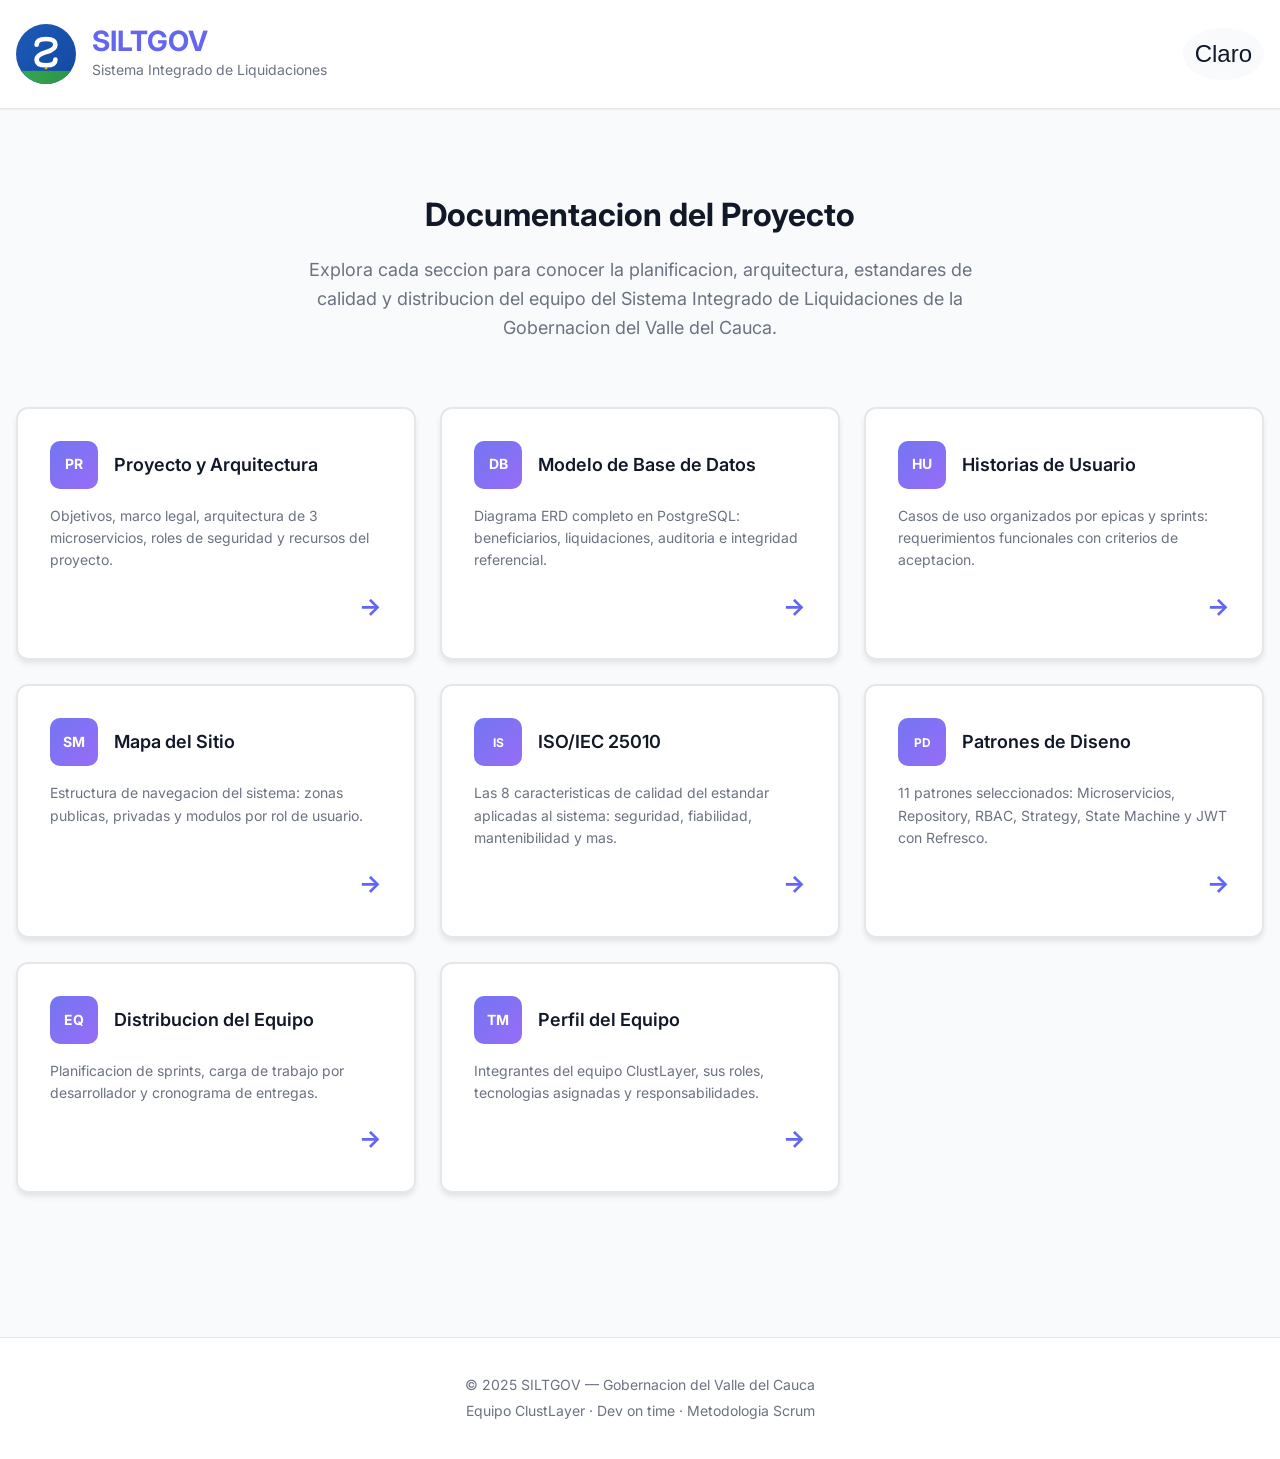
==== commit 2f2780cf: "refactor(calidad): favicon SILTGOV, index dinamico, typos corregidos, meta actualizado - Crear asset" ====
--- a/index.html
+++ b/index.html
@@ -1,13 +1,14 @@
-<!DOCTYPE html>
+<!doctype html>
 <html lang="es">
   <head>
     <meta charset="UTF-8" />
     <meta name="viewport" content="width=device-width, initial-scale=1.0" />
     <meta
       name="description"
-      content="SILTGOV - Sistema Integrado de Liquidaciones del Gobierno. Documentacion del proyecto."
+      content="SILTGOV - Sistema Integrado de Liquidaciones de la Gobernacion del Valle del Cauca. Documentacion tecnica del proyecto."
     />
-    <title>SILTGOV - Sistema Integrado de Liquidaciones</title>
+    <title>SILTGOV - Documentacion del Proyecto</title>
+    <link rel="icon" type="image/svg+xml" href="assets/siltgov-icon.svg" />
     <link rel="stylesheet" href="styles/user_stories.css" />
     <link rel="stylesheet" href="styles/index.css" />
     <link rel="preconnect" href="https://fonts.googleapis.com" />
@@ -18,117 +19,53 @@
     />
   </head>
   <body>
+    <!-- ===== CABECERA ===== -->
     <header class="header">
       <div class="container">
         <div class="header-content">
           <div class="logo-section">
+            <img id="header-logo" src="assets/siltgov-icon.svg" alt="SILTGOV" class="logo-img" />
             <div class="logo-text">
-              <h1 class="logo-title">SILTGOV</h1>
-              <p class="logo-subtitle">Sistema Integrado de Liquidaciones del Gobierno</p>
+              <h1 class="logo-title" id="header-title">SILTGOV</h1>
+              <p class="logo-subtitle" id="header-subtitle">Sistema Integrado de Liquidaciones</p>
             </div>
           </div>
-          <button
-            id="theme-toggle"
-            class="theme-toggle"
-            aria-label="Cambiar tema"
-          >
+          <button id="theme-toggle" class="theme-toggle" aria-label="Cambiar tema">
             <span class="theme-icon">Oscuro</span>
           </button>
         </div>
       </div>
     </header>
 
+    <!-- ===== CONTENIDO PRINCIPAL ===== -->
     <main class="main">
       <div class="container">
-        <section class="welcome-section">
-          <h2 class="welcome-title">Documentacion del Proyecto</h2>
-          <p class="welcome-description">
-            Explora las diferentes secciones de la documentacion para conocer la
-            estructura, funcionalidades y planificacion del proyecto SILTGOV -
-            Sistema Integrado de Liquidaciones del Gobierno.
+
+        <!-- Bienvenida -->
+        <section class="welcome-section" aria-label="Bienvenida">
+          <h2 class="welcome-title" id="welcome-title">Documentacion del Proyecto</h2>
+          <p class="welcome-description" id="welcome-description">
+            Cargando...
           </p>
         </section>
 
-        <section class="navigation-grid">
-          <a href="views/databse_plan.html" class="nav-card">
-            <div class="nav-card-header">
-              <div class="nav-card-icon nav-icon-database"></div>
-              <h3 class="nav-card-title">Planificación de Base de Datos</h3>
-            </div>
-            <p class="nav-card-description">
-              Diagrama ERD completo y estructura detallada de la base de datos
-              PostgreSQL
-            </p>
-            <span class="nav-card-arrow">→</span>
-          </a>
+        <!-- Cuadricula de navegacion (renderizada desde index_data.js) -->
+        <nav class="navigation-grid" id="navigation-grid" aria-label="Secciones del proyecto">
+          <!-- Renderizado dinamico desde scripts/index.js -->
+        </nav>
 
-          <a href="views/site_map.html" class="nav-card">
-            <div class="nav-card-header">
-              <div class="nav-card-icon nav-icon-sitemap"></div>
-              <h3 class="nav-card-title">Mapa del Sitio</h3>
-            </div>
-            <p class="nav-card-description">
-              Estructura completa del sitio web incluyendo zonas públicas,
-              privadas y administrativas
-            </p>
-            <span class="nav-card-arrow">→</span>
-          </a>
-
-          <a href="views/user_stories.html" class="nav-card">
-            <div class="nav-card-header">
-              <div class="nav-card-icon nav-icon-stories"></div>
-              <h3 class="nav-card-title">Historias de Usuario</h3>
-            </div>
-            <p class="nav-card-description">
-              Casos de uso detallados, requerimientos funcionales organizados
-              por épicas y sprints
-            </p>
-            <span class="nav-card-arrow">→</span>
-          </a>
-
-          <a href="views/team_distribution.html" class="nav-card">
-            <div class="nav-card-header">
-              <div class="nav-card-icon nav-icon-team"></div>
-              <h3 class="nav-card-title">Distribucion por Sprints</h3>
-            </div>
-            <p class="nav-card-description">
-              Historias de usuario y tareas con asignaciones por sprint y equipo
-            </p>
-            <span class="nav-card-arrow">&#8594;</span>
-          </a>
-
-          <a href="views/team_members.html" class="nav-card">
-            <div class="nav-card-header">
-              <div class="nav-card-icon nav-icon-team"></div>
-              <h3 class="nav-card-title">Equipo de Trabajo</h3>
-            </div>
-            <p class="nav-card-description">
-              Integrantes del equipo ClustLayer, perfiles, habilidades y contacto
-            </p>
-            <span class="nav-card-arrow">&#8594;</span>
-          </a>
-
-          <a href="views/project.html" class="nav-card">
-            <div class="nav-card-header">
-              <div class="nav-card-icon nav-icon-stories"></div>
-              <h3 class="nav-card-title">Informacion del Proyecto</h3>
-            </div>
-            <p class="nav-card-description">
-              Descripcion, objetivos, marco legal, arquitectura, roles y recursos del proyecto SILTGOV
-            </p>
-            <span class="nav-card-arrow">&#8594;</span>
-          </a>
-        </section>
       </div>
     </main>
 
+    <!-- ===== PIE DE PAGINA ===== -->
     <footer class="footer">
       <div class="container">
-        <p>&copy; 2025 SILTGOV - Sistema Integrado de Liquidaciones del Gobierno</p>
-        <p>Equipo ClustLayer - metodologia agil Scrum</p>
+        <!-- Renderizado dinamico desde scripts/index.js -->
       </div>
     </footer>
 
+    <!-- Datos primero, luego el motor de renderizado -->
+    <script src="data/index_data.js"></script>
     <script src="scripts/index.js"></script>
   </body>
 </html>
--- a/styles/index.css
+++ b/styles/index.css
@@ -189,22 +189,22 @@
   font-size: 0.875rem;
 }
 
+.nav-icon-iso::after {
+  content: "IS";
+  color: white;
+  font-weight: 700;
+  font-size: 0.75rem;
+}
+
+.nav-icon-patterns::after {
+  content: "PD";
+  color: white;
+  font-weight: 700;
+  font-size: 0.75rem;
+}
+
 .nav-icon-members::after {
-  content: "MB";
-  color: white;
-  font-weight: 700;
-  font-size: 0.875rem;
-}
-
-.nav-icon-iso::after {
-  content: "ISO";
-  color: white;
-  font-weight: 700;
-  font-size: 0.75rem;
-}
-
-.nav-icon-patterns::after {
-  content: "DP";
+  content: "TM";
   color: white;
   font-weight: 700;
   font-size: 0.875rem;
